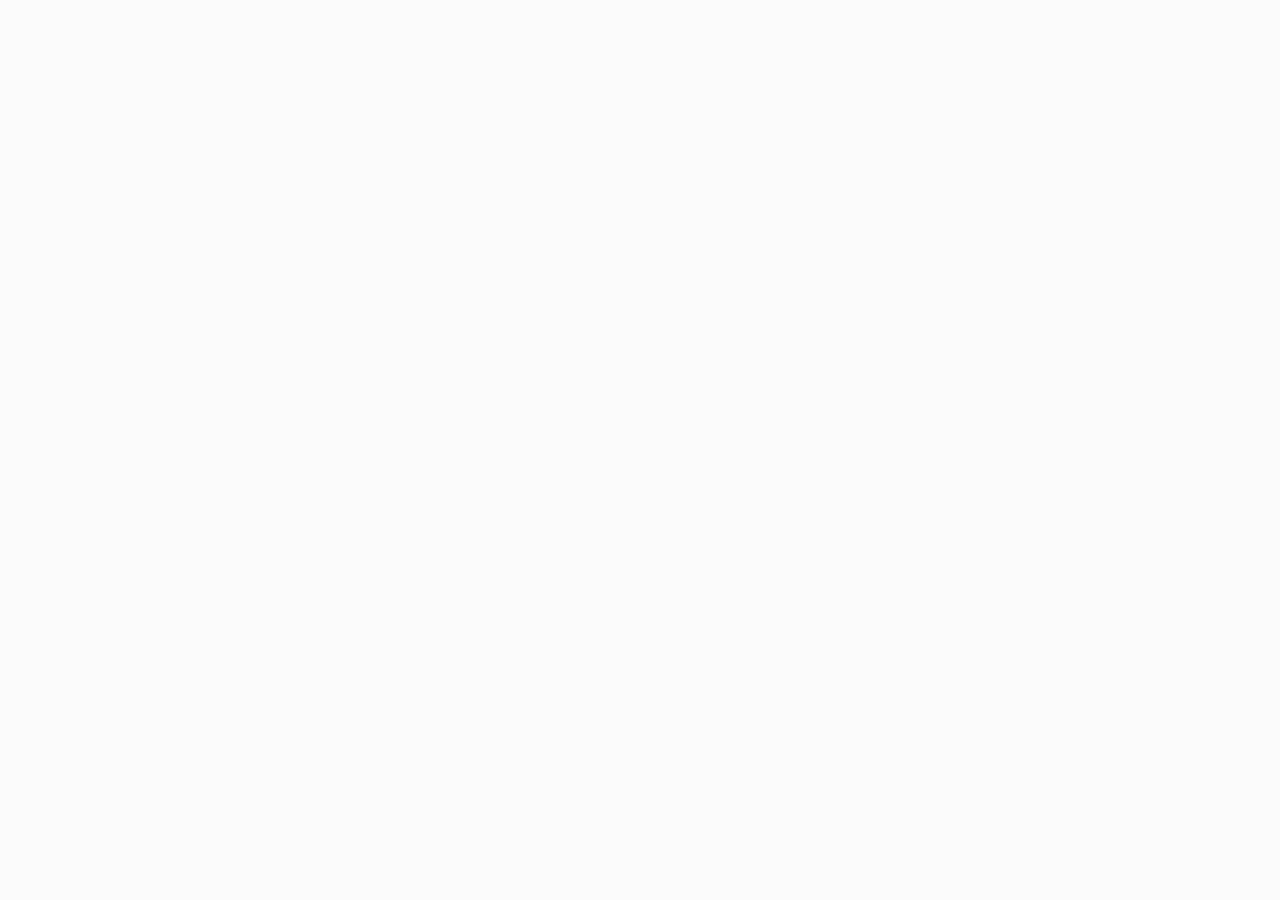
==== pages/batches.html @ 3ebb1a1b "feat(dashboard): add initial project structure and HTML files for student fee tracking" ====
<!DOCTYPE html>
<html lang="en">
<head>
    <meta charset="UTF-8">
    <meta name="viewport" content="width=device-width, initial-scale=1.0">
    <title>Batches - Student Fee Tracker</title>
    <link rel="stylesheet" href="../assets/css/style.css">
</head>
<body>
    <script src="../assets/js/batches.js"></script>
</body>
</html>
---- assets/css/style.css ----
:root {
    color-scheme: light;
    --navy: #172b4d;
    --blue: #2563eb;
    --page: #f8fafc;
    --surface: #ffffff;
    --green: #16a34a;
    --amber: #f59e0b;
    --red: #dc2626;
    --text: #1e293b;
    --muted: #64748b;
    --border: #e2e8f0;
    --sidebar-width: 258px;
    --radius-lg: 16px;
    --shadow-card: 0 2px 8px rgb(15 23 42 / 4%), 0 1px 2px rgb(15 23 42 / 3%);
    font-family: "DM Sans", -apple-system, BlinkMacSystemFont, "Segoe UI", sans-serif;
}

* {
    box-sizing: border-box;
}

html {
    min-width: 320px;
    background: var(--page);
}

body {
    min-width: 320px;
    margin: 0;
    color: var(--text);
    background: var(--page);
    font-family: inherit;
    font-size: 14px;
    -webkit-font-smoothing: antialiased;
}

button,
input {
    font: inherit;
}

button,
a {
    -webkit-tap-highlight-color: transparent;
}

a {
    color: inherit;
    text-decoration: none;
}

button:focus-visible,
a:focus-visible,
input:focus-visible {
    outline: 3px solid rgb(37 99 235 / 35%);
    outline-offset: 2px;
}

.app-shell {
    min-height: 100vh;
}

.sidebar {
    position: fixed;
    z-index: 20;
    inset: 0 auto 0 0;
    display: flex;
    width: var(--sidebar-width);
    flex-direction: column;
    padding: 27px 16px 18px;
    overflow-y: auto;
    color: #d7e1f1;
    background: var(--navy);
}

.brand {
    display: flex;
    align-items: center;
    gap: 12px;
    padding: 0 10px 30px;
    color: #fff;
}

.brand-mark {
    display: grid;
    width: 40px;
    height: 40px;
    flex: 0 0 40px;
    place-items: center;
    border: 1px solid rgb(255 255 255 / 14%);
    border-radius: 12px;
    background: rgb(255 255 255 / 9%);
    font-size: 20px;
}

.brand-copy,
.profile-copy,
.topbar-user-copy {
    display: grid;
    gap: 3px;
}

.brand-name {
    font-size: 17px;
    font-weight: 700;
    letter-spacing: -.3px;
    line-height: 1.1;
}

.brand-caption {
    color: #aab9d1;
    font-size: 10px;
    font-weight: 500;
    letter-spacing: .15px;
}

.sidebar-nav {
    display: grid;
    gap: 5px;
}

.nav-section-label {
    padding: 0 12px 10px;
    color: #8295b3;
    font-size: 10px;
    font-weight: 700;
    letter-spacing: 1.1px;
    text-transform: uppercase;
}

.sidebar .nav-link {
    display: flex;
    min-height: 44px;
    align-items: center;
    gap: 13px;
    padding: 0 12px;
    border-radius: 9px;
    color: #c5d0e1;
    font-size: 13px;
    font-weight: 500;
    transition: color .18s ease, background-color .18s ease, transform .18s ease;
}

.sidebar .nav-link i {
    width: 19px;
    color: #a9bad3;
    font-size: 17px;
    text-align: center;
}

.sidebar .nav-link:hover {
    transform: translateX(2px);
    color: #fff;
    background: rgb(255 255 255 / 7%);
}

.sidebar .nav-link:hover i,
.sidebar .nav-link.active i {
    color: #fff;
}

.sidebar .nav-link.active {
    color: #fff;
    background: #294265;
    box-shadow: inset 3px 0 #60a5fa;
}

.sidebar-bottom {
    display: grid;
    gap: 4px;
    margin-top: auto;
    padding-top: 30px;
}

.sidebar-profile {
    display: flex;
    align-items: center;
    gap: 10px;
    margin-top: 18px;
    padding: 14px 5px 0;
    border-top: 1px solid rgb(255 255 255 / 12%);
}

.avatar {
    display: grid;
    flex: 0 0 auto;
    place-items: center;
    border-radius: 50%;
    font-size: 11px;
    font-weight: 700;
}

.avatar-sidebar {
    width: 34px;
    height: 34px;
    border: 2px solid rgb(255 255 255 / 20%);
    color: #e0ecff;
    background: #365981;
}

.profile-name {
    color: inherit;
    font-size: 12px;
    font-weight: 600;
    white-space: nowrap;
}

.profile-role {
    color: #95a8c4;
    font-size: 10px;
}

.profile-menu-button {
    width: 30px;
    height: 30px;
    margin-left: auto;
    color: #aab9d1;
}

.main-content {
    min-height: 100vh;
    margin-left: var(--sidebar-width);
}

.topbar {
    position: sticky;
    z-index: 10;
    top: 0;
    display: flex;
    min-height: 82px;
    align-items: center;
    justify-content: space-between;
    padding: 12px clamp(22px, 3.2vw, 48px);
    border-bottom: 1px solid var(--border);
    background: rgb(255 255 255 / 94%);
    backdrop-filter: blur(12px);
}

.topbar-title .eyebrow {
    display: block;
    margin-bottom: 3px;
    color: #94a3b8;
    font-size: 9px;
    font-weight: 700;
    letter-spacing: 1.2px;
}

.topbar-title h1 {
    margin: 0;
    font-size: 20px;
    font-weight: 700;
    letter-spacing: -.5px;
}

.topbar-actions {
    display: flex;
    align-items: center;
    gap: 20px;
}

.search-box {
    display: flex;
    width: clamp(180px, 20vw, 265px);
    height: 39px;
    align-items: center;
    gap: 9px;
    padding: 0 10px;
    border: 1px solid var(--border);
    border-radius: 8px;
    color: #94a3b8;
    background: #fff;
}

.search-box i {
    font-size: 14px;
}

.search-box input {
    width: 100%;
    min-width: 0;
    padding: 0;
    border: 0;
    outline: 0;
    color: var(--text);
    background: transparent;
    font-size: 11px;
}

.search-box input::placeholder {
    color: #94a3b8;
}

.search-shortcut {
    flex: 0 0 auto;
    padding: 2px 5px;
    border: 1px solid var(--border);
    border-radius: 4px;
    color: #94a3b8;
    font-size: 9px;
}

.icon-button {
    position: relative;
    display: inline-grid;
    width: 36px;
    height: 36px;
    flex: 0 0 auto;
    place-items: center;
    padding: 0;
    border: 0;
    border-radius: 9px;
    color: #64748b;
    background: transparent;
    cursor: pointer;
    transition: color .18s ease, background-color .18s ease;
}

.icon-button:hover {
    color: var(--blue);
    background: #eff6ff;
}

.notification-button {
    font-size: 18px;
}

.notification-dot {
    position: absolute;
    top: 7px;
    right: 7px;
    width: 7px;
    height: 7px;
    border: 1px solid #fff;
    border-radius: 50%;
    background: var(--red);
}

.topbar-divider {
    width: 1px;
    height: 34px;
    background: var(--border);
}

.topbar-user {
    display: flex;
    align-items: center;
    gap: 9px;
}

.avatar-header {
    width: 35px;
    height: 35px;
    color: #244c86;
    background: #dceaff;
}

.topbar-user .profile-name {
    color: var(--text);
}

.topbar-user .profile-role {
    color: var(--muted);
}

.user-chevron {
    margin-left: 2px;
    color: #94a3b8;
    font-size: 10px;
}

.menu-toggle,
.sidebar-backdrop {
    display: none;
}

@media (max-width: 1100px) {
    :root {
        --sidebar-width: 232px;
    }

    .topbar-actions {
        gap: 14px;
    }
}

@media (max-width: 900px) {
    .sidebar {
        z-index: 40;
        width: min(290px, calc(100vw - 54px));
        transform: translateX(-105%);
        transition: transform .24s ease;
    }

    body.sidebar-open {
        overflow: hidden;
    }

    body.sidebar-open .sidebar {
        transform: translateX(0);
    }

    .sidebar-backdrop {
        position: fixed;
        z-index: 30;
        inset: 0;
        display: block;
        visibility: hidden;
        background: rgb(15 23 42 / 44%);
        opacity: 0;
        transition: opacity .24s ease, visibility .24s ease;
    }

    body.sidebar-open .sidebar-backdrop {
        visibility: visible;
        opacity: 1;
    }

    .main-content {
        margin-left: 0;
    }

    .topbar {
        min-height: 72px;
        justify-content: flex-start;
        gap: 12px;
        padding: 10px 18px;
    }

    .menu-toggle {
        display: inline-grid;
        color: var(--text);
        font-size: 22px;
    }

    .topbar-title .eyebrow {
        display: none;
    }

    .topbar-title h1 {
        font-size: 18px;
    }

    .topbar-actions {
        gap: 9px;
        margin-left: auto;
    }

    .search-box {
        width: 38px;
        justify-content: center;
        padding: 0;
        border-color: transparent;
        background: #f1f5f9;
    }

    .search-box input,
    .search-shortcut,
    .topbar-divider,
    .topbar-user-copy,
    .user-chevron {
        display: none;
    }

    .topbar-user {
        margin-left: 0;
    }

    .topbar-user .avatar-header {
        width: 33px;
        height: 33px;
    }
}
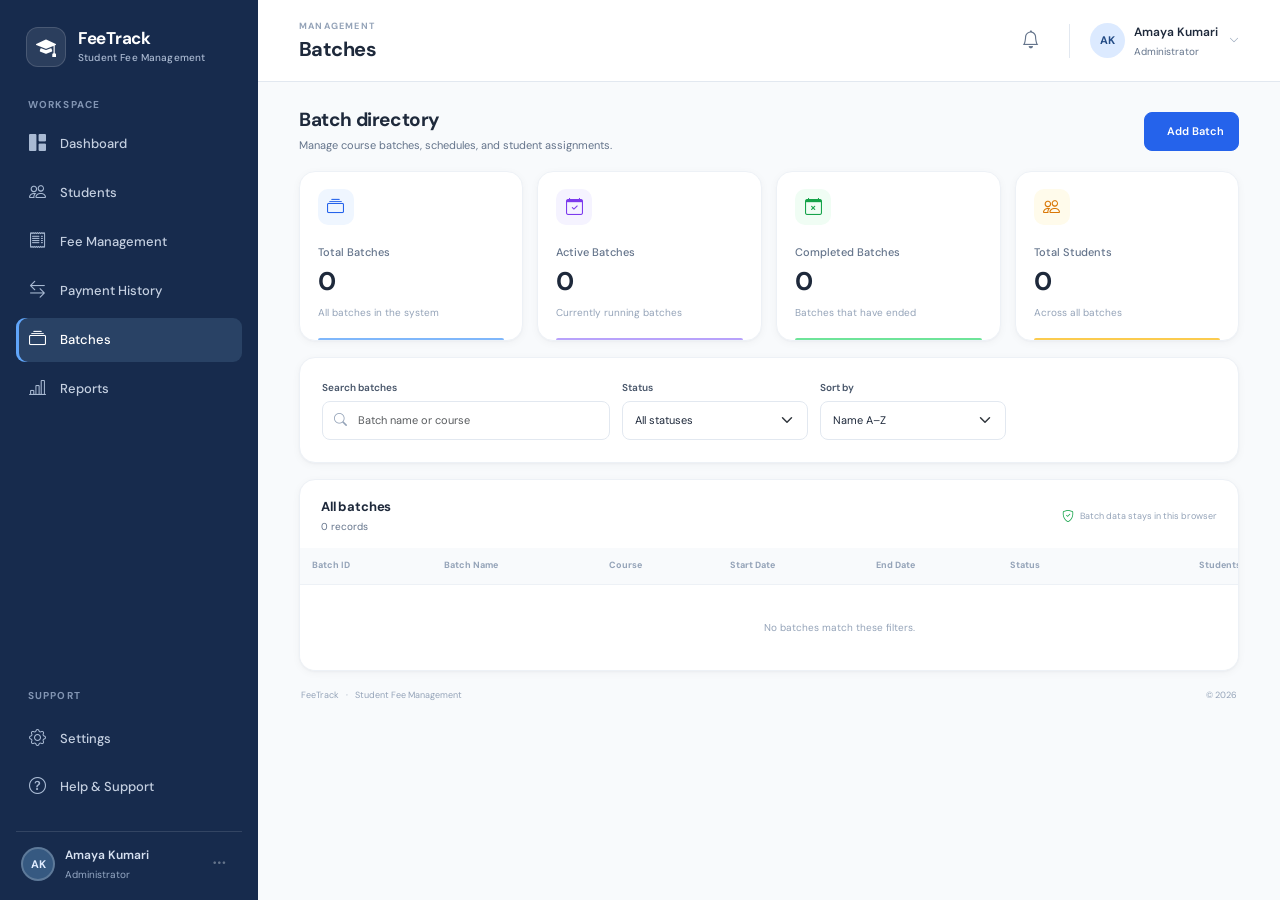
==== commit f58f9cf8: "feat(batches): implement batch management" ====
--- a/pages/batches.html
+++ b/pages/batches.html
@@ -3,10 +3,206 @@
 <head>
     <meta charset="UTF-8">
     <meta name="viewport" content="width=device-width, initial-scale=1.0">
-    <title>Batches - Student Fee Tracker</title>
+    <meta name="theme-color" content="#172b4d">
+    <title>Batches | FeeTrack</title>
+    <link rel="preconnect" href="https://fonts.googleapis.com">
+    <link rel="preconnect" href="https://fonts.gstatic.com" crossorigin>
+    <link href="https://fonts.googleapis.com/css2?family=DM+Sans:wght@400;500;600;700&display=swap" rel="stylesheet">
+    <link href="https://cdn.jsdelivr.net/npm/bootstrap@5.3.3/dist/css/bootstrap.min.css" rel="stylesheet">
+    <link href="https://cdn.jsdelivr.net/npm/bootstrap-icons@1.11.3/font/bootstrap-icons.min.css" rel="stylesheet">
     <link rel="stylesheet" href="../assets/css/style.css">
+    <link rel="stylesheet" href="../assets/css/components.css">
+    <link rel="stylesheet" href="../assets/css/dashboard.css">
 </head>
 <body>
+    <div class="app-shell">
+        <div class="sidebar-backdrop" data-sidebar-close></div>
+        <aside class="sidebar" id="app-sidebar" aria-label="Main navigation">
+            <a class="brand" href="../index.html" aria-label="FeeTrack dashboard">
+                <span class="brand-mark"><i class="bi bi-mortarboard-fill" aria-hidden="true"></i></span>
+                <span class="brand-copy">
+                    <span class="brand-name">FeeTrack</span>
+                    <span class="brand-caption">Student Fee Management</span>
+                </span>
+            </a>
+            <div class="nav-section-label">Workspace</div>
+            <nav class="sidebar-nav">
+                <a class="nav-link" href="../index.html"><i class="bi bi-grid-1x2-fill" aria-hidden="true"></i><span>Dashboard</span></a>
+                <a class="nav-link" href="students.html"><i class="bi bi-people" aria-hidden="true"></i><span>Students</span></a>
+                <a class="nav-link" href="fees.html"><i class="bi bi-receipt" aria-hidden="true"></i><span>Fee Management</span></a>
+                <a class="nav-link" href="payments.html"><i class="bi bi-arrow-left-right" aria-hidden="true"></i><span>Payment History</span></a>
+                <a class="nav-link active" href="batches.html" aria-current="page"><i class="bi bi-collection" aria-hidden="true"></i><span>Batches</span></a>
+                <a class="nav-link" href="reports.html"><i class="bi bi-bar-chart-line" aria-hidden="true"></i><span>Reports</span></a>
+            </nav>
+            <div class="sidebar-bottom">
+                <div class="nav-section-label">Support</div>
+                <a class="nav-link" href="#settings"><i class="bi bi-gear" aria-hidden="true"></i><span>Settings</span></a>
+                <a class="nav-link" href="#support"><i class="bi bi-question-circle" aria-hidden="true"></i><span>Help &amp; Support</span></a>
+                <div class="sidebar-profile">
+                    <div class="avatar avatar-sidebar" aria-hidden="true">AK</div>
+                    <div class="profile-copy"><span class="profile-name">Amaya Kumari</span><span class="profile-role">Administrator</span></div>
+                    <button class="icon-button profile-menu-button" type="button" aria-label="Profile menu placeholder"><i class="bi bi-three-dots" aria-hidden="true"></i></button>
+                </div>
+            </div>
+        </aside>
+
+        <main class="main-content">
+            <header class="topbar">
+                <button class="icon-button menu-toggle" type="button" aria-label="Open navigation" aria-controls="app-sidebar" aria-expanded="false" data-sidebar-toggle>
+                    <i class="bi bi-list" aria-hidden="true"></i>
+                </button>
+                <div class="topbar-title">
+                    <span class="eyebrow">MANAGEMENT</span>
+                    <h1>Batches</h1>
+                </div>
+                <div class="topbar-actions">
+                    <button class="icon-button notification-button" type="button" aria-label="Notifications placeholder"><i class="bi bi-bell" aria-hidden="true"></i></button>
+                    <div class="topbar-divider" aria-hidden="true"></div>
+                    <div class="topbar-user">
+                        <div class="avatar avatar-header" aria-hidden="true">AK</div>
+                        <div class="topbar-user-copy"><span class="profile-name">Amaya Kumari</span><span class="profile-role">Administrator</span></div>
+                        <i class="bi bi-chevron-down user-chevron" aria-hidden="true"></i>
+                    </div>
+                </div>
+            </header>
+
+            <div class="dashboard-content student-page" data-batches-page>
+                <section class="student-page-intro">
+                    <div>
+                        <h2>Batch directory</h2>
+                        <p>Manage course batches, schedules, and student assignments.</p>
+                    </div>
+                    <button class="btn btn-primary student-primary-button" type="button" data-open-batch-form>
+                        <i class="bi bi-collection-plus" aria-hidden="true"></i> Add Batch
+                    </button>
+                </section>
+
+                <div class="student-notice" role="status" aria-live="polite" data-batch-notice hidden></div>
+
+                <section class="summary-grid student-summary-grid" aria-label="Batch summary">
+                    <article class="summary-card">
+                        <div class="summary-card-top"><span class="summary-icon icon-blue"><i class="bi bi-collection" aria-hidden="true"></i></span></div>
+                        <p class="metric-label">Total Batches</p><div class="metric-value" data-summary-total>0</div>
+                        <p class="metric-caption">All batches in the system</p><div class="card-accent accent-blue" aria-hidden="true"></div>
+                    </article>
+                    <article class="summary-card">
+                        <div class="summary-card-top"><span class="summary-icon icon-violet"><i class="bi bi-calendar-check" aria-hidden="true"></i></span></div>
+                        <p class="metric-label">Active Batches</p><div class="metric-value" data-summary-active>0</div>
+                        <p class="metric-caption">Currently running batches</p><div class="card-accent accent-violet" aria-hidden="true"></div>
+                    </article>
+                    <article class="summary-card">
+                        <div class="summary-card-top"><span class="summary-icon icon-green"><i class="bi bi-calendar-x" aria-hidden="true"></i></span></div>
+                        <p class="metric-label">Completed Batches</p><div class="metric-value" data-summary-completed>0</div>
+                        <p class="metric-caption">Batches that have ended</p><div class="card-accent accent-green" aria-hidden="true"></div>
+                    </article>
+                    <article class="summary-card">
+                        <div class="summary-card-top"><span class="summary-icon icon-amber"><i class="bi bi-people" aria-hidden="true"></i></span></div>
+                        <p class="metric-label">Total Students</p><div class="metric-value" data-summary-students>0</div>
+                        <p class="metric-caption">Across all batches</p><div class="card-accent accent-amber" aria-hidden="true"></div>
+                    </article>
+                </section>
+
+                <section class="panel student-filter-panel" aria-label="Search and filter batches">
+                    <div class="student-filter-grid">
+                        <label class="student-field student-search-field">
+                            <span>Search batches</span>
+                            <span class="student-input-wrap"><i class="bi bi-search" aria-hidden="true"></i><input class="form-control" type="search" placeholder="Batch name or course" data-batch-search></span>
+                        </label>
+                        <label class="student-field">
+                            <span>Status</span>
+                            <select class="form-select" data-batch-status-filter>
+                                <option value="">All statuses</option>
+                                <option value="active">Active</option>
+                                <option value="completed">Completed</option>
+                            </select>
+                        </label>
+                        <label class="student-field">
+                            <span>Sort by</span>
+                            <select class="form-select" data-batch-sort>
+                                <option value="name-asc">Name A–Z</option>
+                                <option value="name-desc">Name Z–A</option>
+                                <option value="start-desc">Newest start date</option>
+                                <option value="start-asc">Oldest start date</option>
+                                <option value="students-desc">Most students</option>
+                            </select>
+                        </label>
+                    </div>
+                </section>
+
+                <section class="panel student-table-panel" aria-labelledby="batch-table-title">
+                    <div class="panel-heading student-table-heading">
+                        <div>
+                            <h3 id="batch-table-title">All batches</h3>
+                            <p><span data-result-count>0</span> records</p>
+                        </div>
+                        <span class="student-table-caption"><i class="bi bi-shield-check" aria-hidden="true"></i> Batch data stays in this browser</span>
+                    </div>
+                    <div class="table-responsive student-table-scroll">
+                        <table class="table table-hover align-middle student-table">
+                            <thead>
+                                <tr>
+                                    <th scope="col">Batch ID</th>
+                                    <th scope="col">Batch Name</th>
+                                    <th scope="col">Course</th>
+                                    <th scope="col">Start Date</th>
+                                    <th scope="col">End Date</th>
+                                    <th scope="col">Status</th>
+                                    <th scope="col" class="text-end">Students</th>
+                                    <th scope="col" class="text-end">Actions</th>
+                                </tr>
+                            </thead>
+                            <tbody data-batch-rows></tbody>
+                        </table>
+                    </div>
+                </section>
+                <footer class="page-footer">FeeTrack <span aria-hidden="true">·</span> Student Fee Management <span class="footer-year">© 2026</span></footer>
+            </div>
+        </main>
+    </div>
+
+    <dialog class="student-dialog" data-batch-dialog aria-labelledby="batch-form-title">
+        <form class="student-dialog-content" data-batch-form novalidate>
+            <div class="student-dialog-header">
+                <div>
+                    <span class="eyebrow">BATCH PROFILE</span>
+                    <h2 id="batch-form-title" data-form-title>Add Batch</h2>
+                    <p>Enter the batch name, course, and schedule details.</p>
+                </div>
+                <button class="icon-button" type="button" aria-label="Close form" data-close-batch-form><i class="bi bi-x-lg" aria-hidden="true"></i></button>
+            </div>
+            <div class="student-form-message" role="alert" data-form-message hidden></div>
+            <div class="student-form-grid">
+                <label class="student-field student-field-wide">
+                    <span>Batch Name <b aria-hidden="true">*</b></span>
+                    <input class="form-control" name="batchName" type="text" maxlength="120" autocomplete="off" required>
+                </label>
+                <label class="student-field student-field-wide">
+                    <span>Course Name <b aria-hidden="true">*</b></span>
+                    <input class="form-control" name="courseName" type="text" maxlength="120" autocomplete="off" required>
+                </label>
+                <label class="student-field student-field-wide">
+                    <span>Description</span>
+                    <textarea class="form-control" name="description" rows="3" maxlength="2000" autocomplete="off"></textarea>
+                    <small>Optional description of the batch</small>
+                </label>
+                <label class="student-field">
+                    <span>Start Date <b aria-hidden="true">*</b></span>
+                    <input class="form-control" name="startDate" type="date" required>
+                </label>
+                <label class="student-field">
+                    <span>End Date <b aria-hidden="true">*</b></span>
+                    <input class="form-control" name="endDate" type="date" required>
+                    <small>Must be on or after start date</small>
+                </label>
+            </div>
+            <div class="student-dialog-footer">
+                <button class="btn btn-light" type="button" data-close-batch-form>Cancel</button>
+                <button class="btn btn-primary student-primary-button" type="submit" data-save-batch><i class="bi bi-check2" aria-hidden="true"></i> Save Batch</button>
+            </div>
+        </form>
+    </dialog>
+
+    <script src="../assets/js/storage.js"></script>
     <script src="../assets/js/batches.js"></script>
 </body>
-</html>
+</html>
--- a/assets/css/components.css
+++ b/assets/css/components.css
@@ -0,0 +1,1046 @@
+.panel,
+.summary-card {
+    border: 1px solid #edf1f6;
+    border-radius: var(--radius-lg);
+    background: var(--surface);
+    box-shadow: var(--shadow-card);
+}
+
+.panel {
+    min-width: 0;
+    padding: 22px;
+}
+
+.panel-heading {
+    display: flex;
+    min-width: 0;
+    align-items: flex-start;
+    justify-content: space-between;
+    gap: 12px;
+}
+
+.panel-heading h3,
+.quick-actions h3 {
+    margin: 0;
+    color: var(--text);
+    font-size: 14px;
+    font-weight: 700;
+    letter-spacing: -.15px;
+}
+
+.panel-heading p,
+.quick-actions p {
+    margin: 5px 0 0;
+    color: var(--muted);
+    font-size: 11px;
+}
+
+.text-link {
+    display: inline-flex;
+    flex: 0 0 auto;
+    align-items: center;
+    gap: 7px;
+    padding-top: 2px;
+    color: var(--blue);
+    font-size: 11px;
+    font-weight: 600;
+    transition: color .18s ease, gap .18s ease;
+}
+
+.text-link:hover {
+    gap: 10px;
+    color: #1d4ed8;
+}
+
+.select-button {
+    display: inline-flex;
+    min-height: 32px;
+    align-items: center;
+    gap: 9px;
+    padding: 0 10px;
+    border: 1px solid var(--border);
+    border-radius: 7px;
+    color: #475569;
+    background: #fff;
+    font-size: 10px;
+    font-weight: 600;
+}
+
+.select-button i {
+    color: #94a3b8;
+    font-size: 9px;
+}
+
+.more-button {
+    width: 30px;
+    height: 30px;
+    margin-top: -5px;
+    color: #94a3b8;
+    font-size: 17px;
+}
+
+.summary-card {
+    position: relative;
+    min-width: 0;
+    padding: 17px 18px 20px;
+    overflow: hidden;
+    transition: transform .2s ease, box-shadow .2s ease;
+}
+
+.summary-card:hover {
+    transform: translateY(-2px);
+    box-shadow: 0 8px 20px rgb(15 23 42 / 7%);
+}
+
+.summary-card-top {
+    display: flex;
+    align-items: center;
+    justify-content: space-between;
+    margin-bottom: 19px;
+}
+
+.summary-icon {
+    display: grid;
+    width: 36px;
+    height: 36px;
+    place-items: center;
+    border-radius: 10px;
+    font-size: 17px;
+}
+
+.icon-blue {
+    color: #2563eb;
+    background: #eff6ff;
+}
+
+.icon-violet {
+    color: #7c3aed;
+    background: #f5f3ff;
+}
+
+.icon-green {
+    color: #16a34a;
+    background: #f0fdf4;
+}
+
+.icon-amber {
+    color: #d97706;
+    background: #fffbeb;
+}
+
+.trend {
+    display: inline-flex;
+    align-items: center;
+    gap: 2px;
+    white-space: nowrap;
+    font-size: 10px;
+    font-weight: 700;
+}
+
+.trend-positive {
+    color: var(--green);
+}
+
+.trend-warning {
+    color: #d97706;
+}
+
+.metric-period {
+    padding: 5px 8px;
+    border-radius: 20px;
+    color: #64748b;
+    background: #f1f5f9;
+    font-size: 9px;
+    font-weight: 600;
+}
+
+.metric-label {
+    margin: 0 0 5px;
+    color: var(--muted);
+    font-size: 11px;
+    font-weight: 500;
+}
+
+.metric-value {
+    color: var(--text);
+    font-size: clamp(23px, 2vw, 29px);
+    font-weight: 700;
+    letter-spacing: -1px;
+    line-height: 1.25;
+}
+
+.currency-value {
+    font-size: clamp(21px, 1.9vw, 27px);
+    letter-spacing: -.8px;
+}
+
+.metric-caption {
+    margin: 7px 0 0;
+    color: #94a3b8;
+    font-size: 10px;
+}
+
+.card-accent {
+    position: absolute;
+    right: 18px;
+    bottom: 0;
+    left: 18px;
+    height: 2px;
+    border-radius: 3px 3px 0 0;
+    opacity: .8;
+}
+
+.accent-blue {
+    background: #60a5fa;
+}
+
+.accent-violet {
+    background: #a78bfa;
+}
+
+.accent-green {
+    background: #4ade80;
+}
+
+.accent-amber {
+    background: #fbbf24;
+}
+
+.status-badge {
+    display: inline-flex;
+    min-width: 57px;
+    justify-content: center;
+    padding: 5px 8px;
+    border-radius: 20px;
+    font-size: 9px;
+    font-weight: 700;
+}
+
+.status-paid {
+    color: #15803d;
+    background: #f0fdf4;
+}
+
+.status-partial {
+    color: #b45309;
+    background: #fffbeb;
+}
+
+.status-pending {
+    color: #b91c1c;
+    background: #fef2f2;
+}
+
+.status-deleted {
+    color: #475569;
+    background: #f1f5f9;
+}
+
+.status-active {
+    color: #15803d;
+    background: #f0fdf4;
+}
+
+.status-completed {
+    color: #475569;
+    background: #f1f5f9;
+}
+
+.student-avatar {
+    display: grid;
+    width: 32px;
+    height: 32px;
+    flex: 0 0 32px;
+    place-items: center;
+    border-radius: 50%;
+    font-size: 9px;
+    font-weight: 700;
+}
+
+.avatar-peach {
+    color: #aa573a;
+    background: #ffebe2;
+}
+
+.avatar-lilac {
+    color: #6543a4;
+    background: #eee7ff;
+}
+
+.avatar-mint {
+    color: #217858;
+    background: #ddf7ea;
+}
+
+.avatar-blue {
+    color: #315d9d;
+    background: #e2edff;
+}
+
+.avatar-yellow {
+    color: #9a6b0b;
+    background: #fff3cc;
+}
+
+.avatar-pink {
+    color: #a04469;
+    background: #ffe4ef;
+}
+
+.quick-actions {
+    display: flex;
+    align-items: center;
+    justify-content: space-between;
+    gap: 24px;
+    padding: 17px 20px;
+    border: 1px solid #e8edf5;
+    border-radius: var(--radius-lg);
+    background: #fff;
+    box-shadow: var(--shadow-card);
+}
+
+.quick-actions-intro {
+    display: flex;
+    align-items: center;
+    gap: 12px;
+}
+
+.quick-action-spark {
+    display: grid;
+    width: 38px;
+    height: 38px;
+    flex: 0 0 38px;
+    place-items: center;
+    border-radius: 11px;
+    color: #2563eb;
+    background: #eff6ff;
+    font-size: 17px;
+}
+
+.quick-actions h3 {
+    font-size: 12px;
+}
+
+.quick-actions p {
+    margin-top: 4px;
+    font-size: 10px;
+}
+
+.quick-action-buttons {
+    display: flex;
+    flex-wrap: wrap;
+    justify-content: flex-end;
+    gap: 8px;
+}
+
+.action-button {
+    display: inline-flex;
+    min-height: 36px;
+    align-items: center;
+    gap: 8px;
+    padding: 0 11px;
+    border: 1px solid var(--border);
+    border-radius: 8px;
+    color: #334155;
+    background: #fff;
+    font-size: 10px;
+    font-weight: 600;
+    transition: border-color .18s ease, background-color .18s ease, color .18s ease;
+}
+
+.action-button:hover {
+    border-color: #bfdbfe;
+    color: var(--blue);
+    background: #f8fbff;
+}
+
+.action-button > i {
+    color: var(--blue);
+    font-size: 14px;
+}
+
+.coming-soon {
+    padding: 2px 5px;
+    border-radius: 4px;
+    color: #64748b;
+    background: #f1f5f9;
+    font-size: 8px;
+    font-weight: 600;
+}
+
+@media (max-width: 575.98px) {
+    .panel {
+        padding: 17px 15px;
+    }
+
+    .quick-actions {
+        align-items: stretch;
+        flex-direction: column;
+        gap: 15px;
+        padding: 16px;
+    }
+
+    .quick-action-buttons {
+        display: grid;
+        grid-template-columns: 1fr;
+    }
+
+    .action-button {
+        justify-content: flex-start;
+    }
+}
+
+.student-page [hidden],
+.student-dialog [hidden] {
+    display: none !important;
+}
+
+.student-page-intro,
+.student-detail-toolbar {
+    display: flex;
+    align-items: center;
+    justify-content: space-between;
+    gap: 18px;
+    margin-bottom: 18px;
+}
+
+.student-page-intro h2 {
+    margin: 0;
+    color: var(--text);
+    font-size: 19px;
+    font-weight: 700;
+    letter-spacing: -.4px;
+}
+
+.student-page-intro p {
+    margin: 5px 0 0;
+    color: var(--muted);
+    font-size: 11px;
+}
+
+.student-primary-button {
+    display: inline-flex;
+    min-height: 39px;
+    align-items: center;
+    justify-content: center;
+    gap: 8px;
+    padding: 0 14px;
+    border-color: var(--blue);
+    border-radius: 8px;
+    color: #fff;
+    background: var(--blue);
+    font-size: 11px;
+    font-weight: 600;
+    white-space: nowrap;
+}
+
+.student-primary-button:hover,
+.student-primary-button:focus {
+    border-color: #1d4ed8;
+    color: #fff;
+    background: #1d4ed8;
+}
+
+.student-notice,
+.student-form-message {
+    margin-bottom: 16px;
+    padding: 11px 13px;
+    border: 1px solid #bfdbfe;
+    border-radius: 9px;
+    color: #1e40af;
+    background: #eff6ff;
+    font-size: 11px;
+}
+
+.student-notice.is-error,
+.student-form-message.is-error {
+    border-color: #fecaca;
+    color: #991b1b;
+    background: #fef2f2;
+}
+
+.student-notice.is-success {
+    border-color: #bbf7d0;
+    color: #166534;
+    background: #f0fdf4;
+}
+
+.student-summary-grid {
+    margin-bottom: 16px;
+}
+
+.student-summary-grid .metric-value,
+.student-fee-summary .metric-value {
+    overflow-wrap: anywhere;
+}
+
+.student-summary-grid .currency-value,
+.student-fee-summary .currency-value {
+    font-size: clamp(18px, 1.65vw, 24px);
+}
+
+.student-filter-panel {
+    margin-bottom: 16px;
+}
+
+.student-filter-grid {
+    display: grid;
+    grid-template-columns: minmax(210px, 1.55fr) repeat(3, minmax(135px, 1fr)) auto;
+    align-items: end;
+    gap: 12px;
+}
+
+.student-field {
+    display: grid;
+    min-width: 0;
+    gap: 6px;
+    color: #475569;
+    font-size: 10px;
+    font-weight: 600;
+}
+
+.student-field > span:first-child,
+.student-field > span {
+    display: block;
+}
+
+.student-field b {
+    color: var(--red);
+    font-weight: 600;
+}
+
+.student-field .form-control,
+.student-field .form-select {
+    min-height: 39px;
+    border-color: var(--border);
+    border-radius: 8px;
+    color: var(--text);
+    font-family: inherit;
+    font-size: 11px;
+    box-shadow: none;
+}
+
+.student-field textarea.form-control {
+    min-height: 72px;
+    resize: vertical;
+}
+
+.student-field .form-control:focus,
+.student-field .form-select:focus {
+    border-color: #93c5fd;
+    box-shadow: 0 0 0 3px rgb(37 99 235 / 10%);
+}
+
+.student-field small {
+    color: #94a3b8;
+    font-size: 9px;
+    font-weight: 400;
+}
+
+.student-input-wrap {
+    position: relative;
+    display: flex !important;
+    align-items: center;
+}
+
+.student-input-wrap > i {
+    position: absolute;
+    left: 12px;
+    z-index: 1;
+    color: #94a3b8;
+    font-size: 13px;
+}
+
+.student-input-wrap input {
+    padding-left: 35px;
+}
+
+.student-archive-toggle {
+    display: inline-flex;
+    min-height: 39px;
+    align-items: center;
+    gap: 7px;
+    color: #475569;
+    font-size: 10px;
+    font-weight: 600;
+    white-space: nowrap;
+}
+
+.student-archive-toggle .form-check-input {
+    margin: 0;
+    border-color: #cbd5e1;
+    cursor: pointer;
+}
+
+.student-batch-hint {
+    margin-top: 12px;
+    color: #92400e;
+    font-size: 10px;
+}
+
+.student-table-panel {
+    padding: 0;
+    overflow: hidden;
+}
+
+.student-table-heading {
+    align-items: center;
+    padding: 19px 21px 14px;
+}
+
+.student-table-heading h3 {
+    font-size: 13px;
+}
+
+.student-table-heading p {
+    font-size: 10px;
+}
+
+.student-table-caption {
+    display: inline-flex;
+    align-items: center;
+    gap: 6px;
+    color: #94a3b8;
+    font-size: 9px;
+}
+
+.student-table-caption i {
+    color: var(--green);
+    font-size: 12px;
+}
+
+.student-table-scroll {
+    scrollbar-color: #cbd5e1 transparent;
+    scrollbar-width: thin;
+}
+
+.student-table {
+    min-width: 1080px;
+    margin: 0;
+}
+
+.student-table thead th,
+.student-history-table thead th {
+    padding: 11px 12px;
+    border-bottom: 1px solid #edf1f6;
+    color: #94a3b8;
+    background: #f8fafc;
+    font-size: 9px;
+    font-weight: 700;
+    white-space: nowrap;
+}
+
+.student-table tbody td,
+.student-history-table tbody td {
+    padding: 12px;
+    border-color: #f1f5f9;
+    color: #64748b;
+    font-size: 10px;
+    vertical-align: middle;
+}
+
+.student-table tbody tr:last-child td,
+.student-history-table tbody tr:last-child td {
+    border-bottom: 0;
+}
+
+.student-table .student-name-cell {
+    color: #334155;
+    font-weight: 600;
+}
+
+.student-table .student-id-cell {
+    color: #94a3b8;
+    font-size: 9px;
+}
+
+.student-table .student-fee-cell {
+    color: #334155;
+    font-weight: 600;
+    white-space: nowrap;
+}
+
+.student-table .student-row-actions {
+    display: flex;
+    justify-content: flex-end;
+    gap: 4px;
+}
+
+.student-row-action {
+    width: 31px;
+    height: 31px;
+    color: #64748b;
+}
+
+.student-row-action:hover {
+    color: var(--blue);
+}
+
+.student-row-action.is-danger:hover {
+    color: var(--red);
+    background: #fef2f2;
+}
+
+.student-row-action.is-restore:hover {
+    color: var(--green);
+    background: #f0fdf4;
+}
+
+.student-table-empty {
+    padding: 35px 16px !important;
+    color: #94a3b8 !important;
+    text-align: center;
+}
+
+.student-detail-toolbar {
+    margin-bottom: 17px;
+}
+
+.student-detail-toolbar .text-link {
+    font-size: 11px;
+}
+
+.student-detail-actions {
+    display: flex;
+    flex-wrap: wrap;
+    justify-content: flex-end;
+    gap: 8px;
+}
+
+.student-detail-actions .btn {
+    min-height: 36px;
+    border-radius: 8px;
+    font-size: 10px;
+    font-weight: 600;
+}
+
+.student-profile-panel {
+    margin-bottom: 16px;
+    padding: 21px;
+}
+
+.student-profile-heading {
+    display: flex;
+    align-items: center;
+    gap: 13px;
+    padding-bottom: 19px;
+    border-bottom: 1px solid #f1f5f9;
+}
+
+.student-profile-avatar {
+    width: 46px;
+    height: 46px;
+    flex-basis: 46px;
+    color: #315d9d;
+    background: #e2edff;
+    font-size: 12px;
+}
+
+.student-profile-title {
+    min-width: 0;
+    flex: 1;
+}
+
+.student-profile-title h2 {
+    margin: 0 0 4px;
+    color: var(--text);
+    font-size: 17px;
+    font-weight: 700;
+    overflow-wrap: anywhere;
+}
+
+.student-id-line {
+    color: #94a3b8;
+    font-size: 10px;
+}
+
+.student-profile-heading .status-badge {
+    font-size: 10px;
+}
+
+.student-info-grid {
+    display: grid;
+    grid-template-columns: repeat(3, minmax(0, 1fr));
+    gap: 19px 24px;
+    padding-top: 19px;
+}
+
+.student-info-item {
+    display: grid;
+    min-width: 0;
+    gap: 5px;
+}
+
+.student-info-item > span {
+    color: #94a3b8;
+    font-size: 9px;
+    font-weight: 600;
+}
+
+.student-info-item strong {
+    color: #334155;
+    font-size: 11px;
+    font-weight: 600;
+    overflow-wrap: anywhere;
+}
+
+.student-fee-summary {
+    display: grid;
+    grid-template-columns: repeat(3, minmax(0, 1fr));
+    gap: 14px;
+    margin-bottom: 16px;
+}
+
+.student-history-panel {
+    padding: 0;
+    overflow: hidden;
+}
+
+.student-history-table {
+    min-width: 650px;
+    margin: 0;
+}
+
+.student-history-table .payment-amount {
+    color: #334155;
+    font-weight: 700;
+    white-space: nowrap;
+}
+
+.student-empty-state {
+    display: grid;
+    justify-items: center;
+    padding: 42px 22px;
+    text-align: center;
+}
+
+.student-empty-icon {
+    display: grid;
+    width: 46px;
+    height: 46px;
+    place-items: center;
+    margin-bottom: 13px;
+    border-radius: 14px;
+    color: var(--blue);
+    background: #eff6ff;
+    font-size: 21px;
+}
+
+.student-empty-state h2 {
+    margin: 0;
+    color: var(--text);
+    font-size: 16px;
+    font-weight: 700;
+}
+
+.student-empty-state p {
+    max-width: 390px;
+    margin: 7px 0 16px;
+    color: var(--muted);
+    font-size: 11px;
+}
+
+.student-dialog {
+    width: min(680px, calc(100vw - 28px));
+    max-width: 680px;
+    max-height: min(800px, calc(100vh - 28px));
+    padding: 0;
+    border: 1px solid var(--border);
+    border-radius: 16px;
+    color: var(--text);
+    background: #fff;
+    box-shadow: 0 24px 70px rgb(15 23 42 / 20%);
+}
+
+.student-dialog::backdrop {
+    background: rgb(15 23 42 / 48%);
+    backdrop-filter: blur(2px);
+}
+
+.student-dialog-content {
+    padding: 22px;
+    overflow-y: auto;
+}
+
+.student-dialog-header {
+    display: flex;
+    align-items: flex-start;
+    justify-content: space-between;
+    gap: 15px;
+    margin-bottom: 18px;
+}
+
+.student-dialog-header .eyebrow {
+    color: #94a3b8;
+    font-size: 9px;
+    font-weight: 700;
+    letter-spacing: 1px;
+}
+
+.student-dialog-header h2 {
+    margin: 4px 0 0;
+    color: var(--text);
+    font-size: 18px;
+    font-weight: 700;
+}
+
+.student-dialog-header p {
+    margin: 5px 0 0;
+    color: var(--muted);
+    font-size: 10px;
+}
+
+.student-form-grid {
+    display: grid;
+    grid-template-columns: repeat(2, minmax(0, 1fr));
+    gap: 14px;
+}
+
+.student-field-wide {
+    grid-column: 1 / -1;
+}
+
+.student-installments {
+    min-width: 0;
+    margin: 0;
+    padding: 0;
+    border: 0;
+}
+
+.student-installments legend {
+    float: none;
+    width: auto;
+    margin-bottom: 7px;
+    color: #475569;
+    font-size: 10px;
+    font-weight: 600;
+}
+
+.student-installments legend small {
+    margin-left: 5px;
+}
+
+.student-installment-grid {
+    display: grid;
+    grid-template-columns: repeat(3, minmax(0, 1fr));
+    gap: 10px;
+}
+
+.student-dialog-footer {
+    display: flex;
+    justify-content: flex-end;
+    gap: 8px;
+    margin-top: 20px;
+    padding-top: 16px;
+    border-top: 1px solid #f1f5f9;
+}
+
+.student-dialog-footer .btn {
+    min-height: 38px;
+    border-radius: 8px;
+    font-size: 10px;
+    font-weight: 600;
+}
+
+@media (max-width: 1050px) {
+    .student-filter-grid {
+        grid-template-columns: repeat(2, minmax(0, 1fr));
+    }
+
+    .student-search-field {
+        grid-column: 1 / -1;
+    }
+
+    .student-archive-toggle {
+        grid-column: 1 / -1;
+    }
+}
+
+@media (max-width: 767.98px) {
+    .student-info-grid {
+        grid-template-columns: repeat(2, minmax(0, 1fr));
+    }
+}
+
+@media (max-width: 575.98px) {
+    .student-page-intro,
+    .student-detail-toolbar {
+        align-items: flex-start;
+    }
+
+    .student-page-intro {
+        flex-direction: column;
+        gap: 13px;
+    }
+
+    .student-page-intro .student-primary-button {
+        width: 100%;
+    }
+
+    .student-page-intro h2 {
+        font-size: 17px;
+    }
+
+    .student-filter-grid {
+        grid-template-columns: minmax(0, 1fr);
+        gap: 11px;
+    }
+
+    .student-search-field,
+    .student-archive-toggle {
+        grid-column: auto;
+    }
+
+    .student-table-heading {
+        align-items: flex-start;
+        flex-direction: column;
+        padding: 16px 15px 12px;
+    }
+
+    .student-profile-panel {
+        padding: 17px 15px;
+    }
+
+    .student-profile-heading {
+        gap: 10px;
+    }
+
+    .student-profile-title h2 {
+        font-size: 15px;
+    }
+
+    .student-info-grid {
+        gap: 15px 13px;
+    }
+
+    .student-fee-summary {
+        grid-template-columns: minmax(0, 1fr);
+        gap: 11px;
+    }
+
+    .student-detail-toolbar {
+        flex-direction: column;
+        gap: 12px;
+    }
+
+    .student-detail-actions {
+        justify-content: flex-start;
+    }
+
+    .student-form-grid {
+        grid-template-columns: minmax(0, 1fr);
+        gap: 12px;
+    }
+
+    .student-field-wide {
+        grid-column: auto;
+    }
+
+    .student-dialog-content {
+        padding: 17px 15px;
+    }
+
+    .student-installment-grid {
+        grid-template-columns: minmax(0, 1fr);
+    }
+}
--- a/assets/css/dashboard.css
+++ b/assets/css/dashboard.css
@@ -0,0 +1,592 @@
+.dashboard-content {
+    width: min(100%, 1540px);
+    margin: 0 auto;
+    padding: 27px clamp(22px, 3.2vw, 48px) 25px;
+}
+
+.welcome-row {
+    display: flex;
+    align-items: center;
+    justify-content: space-between;
+    gap: 20px;
+    margin-bottom: 22px;
+}
+
+.welcome-row h2 {
+    margin: 0;
+    color: var(--text);
+    font-size: 19px;
+    font-weight: 700;
+    letter-spacing: -.4px;
+}
+
+.welcome-row h2 span {
+    color: #f5ad27;
+    font-size: 15px;
+}
+
+.welcome-row p {
+    margin: 5px 0 0;
+    color: var(--muted);
+    font-size: 11px;
+}
+
+.date-pill {
+    display: inline-flex;
+    min-height: 34px;
+    flex: 0 0 auto;
+    align-items: center;
+    gap: 8px;
+    padding: 0 11px;
+    border: 1px solid var(--border);
+    border-radius: 8px;
+    color: #475569;
+    background: #fff;
+    font-size: 10px;
+    font-weight: 600;
+}
+
+.date-pill i {
+    color: #94a3b8;
+    font-size: 13px;
+}
+
+.summary-grid {
+    display: grid;
+    grid-template-columns: repeat(4, minmax(0, 1fr));
+    gap: 14px;
+    margin-bottom: 16px;
+}
+
+.analytics-grid {
+    display: grid;
+    grid-template-columns: minmax(0, 1.65fr) minmax(270px, .95fr);
+    gap: 16px;
+    margin-bottom: 16px;
+}
+
+.collection-panel,
+.status-panel,
+.payments-panel,
+.batch-panel,
+.registrations-panel,
+.progress-panel {
+    min-height: 0;
+}
+
+.chart-summary {
+    display: grid;
+    gap: 3px;
+    margin-top: 19px;
+}
+
+.chart-total {
+    display: flex;
+    align-items: center;
+    gap: 10px;
+    color: var(--text);
+    font-size: 19px;
+    font-weight: 700;
+    letter-spacing: -.5px;
+}
+
+.chart-total .trend {
+    font-size: 9px;
+    letter-spacing: 0;
+}
+
+.chart-total-caption {
+    color: #94a3b8;
+    font-size: 10px;
+}
+
+.collection-chart-wrap {
+    position: relative;
+    height: 214px;
+    margin-top: 13px;
+}
+
+.status-chart-wrap {
+    position: relative;
+    width: 170px;
+    height: 170px;
+    margin: 20px auto 16px;
+}
+
+.doughnut-center {
+    position: absolute;
+    inset: 0;
+    display: flex;
+    align-items: center;
+    justify-content: center;
+    flex-direction: column;
+    pointer-events: none;
+}
+
+.doughnut-center strong {
+    color: var(--text);
+    font-size: 20px;
+    font-weight: 700;
+    letter-spacing: -.6px;
+}
+
+.doughnut-center span {
+    margin-top: 1px;
+    color: #94a3b8;
+    font-size: 9px;
+}
+
+.status-legend {
+    display: grid;
+    gap: 10px;
+}
+
+.status-legend > div,
+.batch-list > div {
+    display: flex;
+    align-items: center;
+    justify-content: space-between;
+    gap: 12px;
+}
+
+.legend-label,
+.batch-list > div > span {
+    display: inline-flex;
+    align-items: center;
+    gap: 8px;
+    color: #64748b;
+    font-size: 10px;
+}
+
+.legend-dot {
+    display: inline-block;
+    width: 8px;
+    height: 8px;
+    flex: 0 0 8px;
+    border-radius: 50%;
+}
+
+.dot-paid {
+    background: #16a34a;
+}
+
+.dot-partial {
+    background: #f59e0b;
+}
+
+.dot-pending {
+    background: #dc2626;
+}
+
+.status-legend strong,
+.batch-list strong {
+    color: #334155;
+    font-size: 10px;
+    font-weight: 700;
+}
+
+.status-legend small,
+.batch-list small {
+    margin-left: 4px;
+    color: #94a3b8;
+    font-size: 9px;
+    font-weight: 500;
+}
+
+.lower-grid {
+    display: grid;
+    grid-template-columns: minmax(0, 1.65fr) minmax(270px, .95fr);
+    align-items: start;
+    gap: 16px;
+    margin-bottom: 16px;
+}
+
+.payments-panel {
+    padding-bottom: 7px;
+}
+
+.payments-heading {
+    padding: 0 0 14px;
+}
+
+.table-scroll {
+    width: 100%;
+    overflow-x: auto;
+    scrollbar-color: #cbd5e1 transparent;
+    scrollbar-width: thin;
+}
+
+.payments-table {
+    width: 100%;
+    min-width: 820px;
+    border-collapse: collapse;
+}
+
+.payments-table thead {
+    background: #f8fafc;
+}
+
+.payments-table th {
+    padding: 10px 12px;
+    color: #94a3b8;
+    font-size: 9px;
+    font-weight: 700;
+    text-align: left;
+    white-space: nowrap;
+}
+
+.payments-table th:first-child {
+    padding-left: 10px;
+}
+
+.payments-table td {
+    padding: 12px;
+    border-bottom: 1px solid #f1f5f9;
+    color: #64748b;
+    font-size: 10px;
+    white-space: nowrap;
+}
+
+.payments-table tbody tr:last-child td {
+    border-bottom: 0;
+}
+
+.payments-table tbody tr:hover {
+    background: #fafcff;
+}
+
+.student-cell {
+    display: flex;
+    align-items: center;
+    gap: 9px;
+}
+
+.student-cell strong {
+    color: #334155;
+    font-size: 10px;
+    font-weight: 600;
+}
+
+.student-id-cell {
+    color: #94a3b8;
+    font-size: 9px;
+}
+
+.amount-cell {
+    color: #334155 !important;
+    font-weight: 700;
+}
+
+.batch-chart-wrap {
+    position: relative;
+    height: 168px;
+    margin: 10px 0 13px;
+}
+
+.batch-list {
+    display: grid;
+    gap: 10px;
+    padding-top: 14px;
+    border-top: 1px solid #f1f5f9;
+}
+
+.batch-dot-blue {
+    background: #3b82f6;
+}
+
+.batch-dot-violet {
+    background: #8b5cf6;
+}
+
+.batch-dot-green {
+    background: #10b981;
+}
+
+.batch-dot-amber {
+    background: #f59e0b;
+}
+
+.batch-dot-rose {
+    background: #f472b6;
+}
+
+.bottom-grid {
+    display: grid;
+    grid-template-columns: minmax(0, 1.2fr) minmax(270px, .8fr);
+    gap: 16px;
+    margin-bottom: 16px;
+}
+
+.registration-list {
+    display: grid;
+    margin-top: 12px;
+}
+
+.registration-item {
+    display: flex;
+    min-width: 0;
+    align-items: center;
+    gap: 10px;
+    padding: 10px 0;
+    border-bottom: 1px solid #f1f5f9;
+}
+
+.registration-item:last-child {
+    padding-bottom: 0;
+    border-bottom: 0;
+}
+
+.registration-copy {
+    display: grid;
+    min-width: 0;
+    flex: 1;
+    gap: 3px;
+}
+
+.registration-copy strong {
+    overflow: hidden;
+    color: #334155;
+    font-size: 10px;
+    font-weight: 600;
+    text-overflow: ellipsis;
+    white-space: nowrap;
+}
+
+.registration-copy small {
+    color: #94a3b8;
+    font-size: 9px;
+}
+
+.registration-arrow {
+    color: #cbd5e1;
+    font-size: 12px;
+}
+
+.progress-icon {
+    display: grid;
+    width: 32px;
+    height: 32px;
+    place-items: center;
+    border-radius: 9px;
+    color: var(--blue);
+    background: #eff6ff;
+    font-size: 15px;
+}
+
+.progress-amount {
+    display: flex;
+    align-items: baseline;
+    gap: 6px;
+    margin-top: 24px;
+}
+
+.progress-amount strong {
+    color: var(--text);
+    font-size: 22px;
+    font-weight: 700;
+    letter-spacing: -.7px;
+}
+
+.progress-amount > span {
+    color: #94a3b8;
+    font-size: 10px;
+}
+
+.progress-track {
+    height: 8px;
+    margin-top: 13px;
+    overflow: hidden;
+    border-radius: 10px;
+    background: #eaf0f8;
+}
+
+.progress-fill {
+    display: block;
+    width: 67%;
+    height: 100%;
+    border-radius: inherit;
+    background: var(--blue);
+}
+
+.progress-foot {
+    display: flex;
+    justify-content: space-between;
+    gap: 10px;
+    margin-top: 8px;
+    color: #64748b;
+    font-size: 9px;
+    font-weight: 600;
+}
+
+.progress-note {
+    display: flex;
+    align-items: center;
+    gap: 7px;
+    margin-top: 18px;
+    padding: 9px 10px;
+    border-radius: 7px;
+    color: #2563eb;
+    background: #f5f9ff;
+    font-size: 9px;
+}
+
+.progress-note i {
+    font-size: 12px;
+}
+
+.quick-actions {
+    margin-top: 2px;
+}
+
+.page-footer {
+    display: flex;
+    align-items: center;
+    gap: 7px;
+    padding: 18px 2px 0;
+    color: #94a3b8;
+    font-size: 9px;
+}
+
+.footer-year {
+    margin-left: auto;
+}
+
+@media (max-width: 1150px) {
+    .summary-grid {
+        grid-template-columns: repeat(2, minmax(0, 1fr));
+    }
+
+    .analytics-grid,
+    .lower-grid {
+        grid-template-columns: minmax(0, 1.35fr) minmax(260px, .9fr);
+    }
+
+    .bottom-grid {
+        grid-template-columns: repeat(2, minmax(0, 1fr));
+    }
+}
+
+@media (max-width: 900px) {
+    .analytics-grid,
+    .lower-grid {
+        grid-template-columns: minmax(0, 1fr);
+    }
+
+    .status-panel {
+        display: grid;
+        grid-template-columns: minmax(0, 1fr) minmax(150px, .7fr);
+        align-items: center;
+        column-gap: 18px;
+    }
+
+    .status-panel .panel-heading {
+        grid-column: 1 / -1;
+    }
+
+    .status-chart-wrap {
+        margin: 16px auto;
+    }
+
+    .status-legend {
+        width: 100%;
+    }
+}
+
+@media (max-width: 767.98px) {
+    .dashboard-content {
+        padding: 22px 18px;
+    }
+}
+
+@media (max-width: 575.98px) {
+    .dashboard-content {
+        padding: 19px 14px 22px;
+    }
+
+    .welcome-row {
+        align-items: flex-start;
+        flex-direction: column;
+        gap: 13px;
+        margin-bottom: 17px;
+    }
+
+    .welcome-row h2 {
+        font-size: 17px;
+    }
+
+    .summary-grid {
+        grid-template-columns: minmax(0, 1fr);
+        gap: 11px;
+        margin-bottom: 13px;
+    }
+
+    .summary-card {
+        padding: 15px 16px 17px;
+    }
+
+    .summary-card-top {
+        margin-bottom: 12px;
+    }
+
+    .metric-value,
+    .currency-value {
+        font-size: 25px;
+    }
+
+    .analytics-grid,
+    .lower-grid,
+    .bottom-grid {
+        gap: 13px;
+        margin-bottom: 13px;
+    }
+
+    .panel-heading h3 {
+        font-size: 13px;
+    }
+
+    .panel-heading p {
+        font-size: 10px;
+    }
+
+    .collection-chart-wrap {
+        height: 205px;
+    }
+
+    .chart-total {
+        font-size: 16px;
+    }
+
+    .status-panel {
+        display: block;
+    }
+
+    .status-chart-wrap {
+        width: 160px;
+        height: 160px;
+        margin: 16px auto;
+    }
+
+    .status-legend {
+        max-width: 245px;
+        margin: 0 auto 3px;
+    }
+
+    .bottom-grid {
+        grid-template-columns: minmax(0, 1fr);
+    }
+
+    .progress-amount {
+        margin-top: 18px;
+    }
+}
+
+@media (prefers-reduced-motion: reduce) {
+    *,
+    *::before,
+    *::after {
+        scroll-behavior: auto !important;
+        transition-duration: .01ms !important;
+        animation-duration: .01ms !important;
+        animation-iteration-count: 1 !important;
+    }
+}
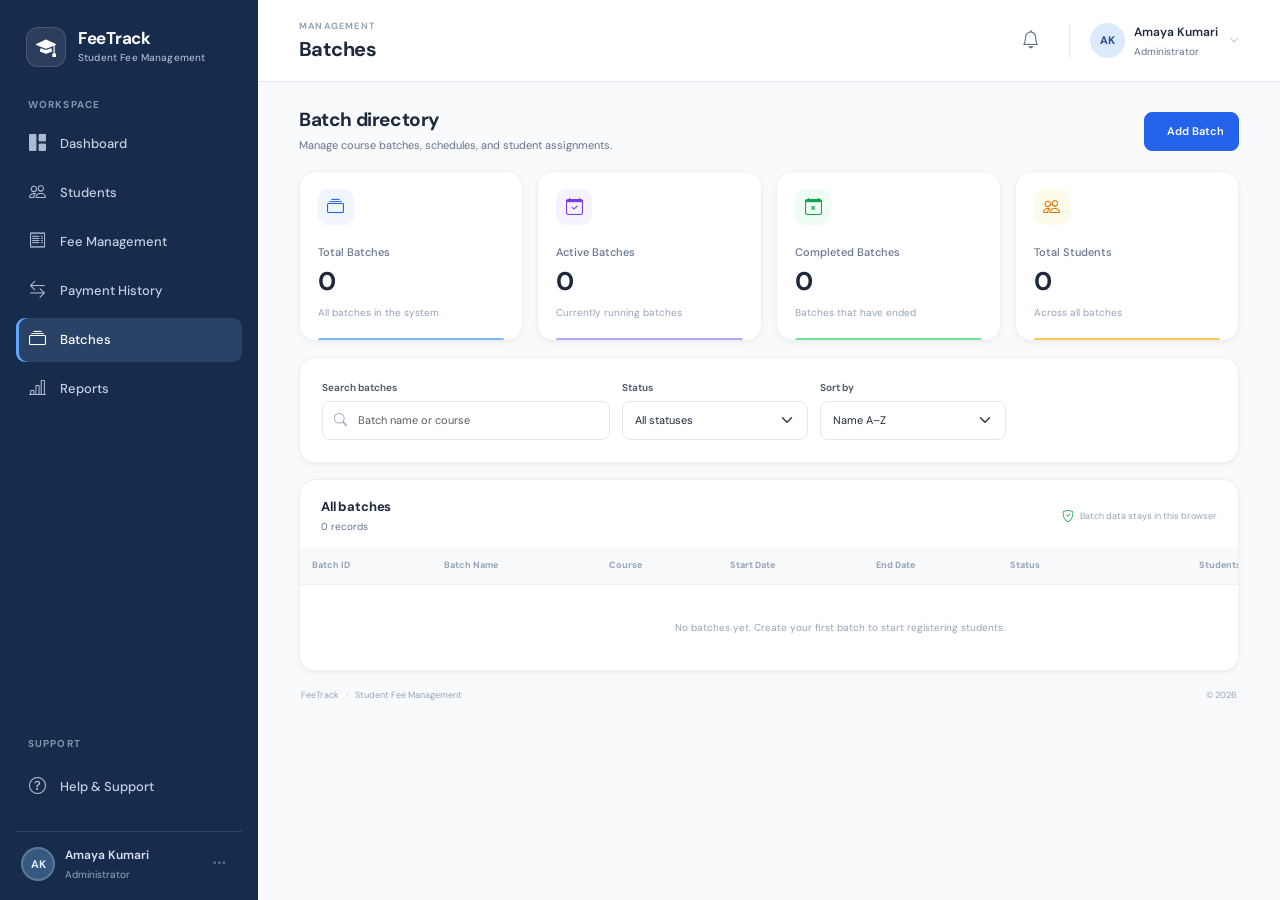
==== commit a397a9e8: "feat: complete Student Fee Tracker workflows" ====
--- a/pages/batches.html
+++ b/pages/batches.html
@@ -1,6 +1,8 @@
 <!DOCTYPE html>
 <html lang="en">
 <head>
+    <link rel="icon" type="image/svg+xml" href="../assets/favicon.svg">
+
     <meta charset="UTF-8">
     <meta name="viewport" content="width=device-width, initial-scale=1.0">
     <meta name="theme-color" content="#172b4d">
@@ -36,8 +38,7 @@
             </nav>
             <div class="sidebar-bottom">
                 <div class="nav-section-label">Support</div>
-                <a class="nav-link" href="#settings"><i class="bi bi-gear" aria-hidden="true"></i><span>Settings</span></a>
-                <a class="nav-link" href="#support"><i class="bi bi-question-circle" aria-hidden="true"></i><span>Help &amp; Support</span></a>
+                <a class="nav-link" href="../README.md"><i class="bi bi-question-circle" aria-hidden="true"></i><span>Help &amp; Support</span></a>
                 <div class="sidebar-profile">
                     <div class="avatar avatar-sidebar" aria-hidden="true">AK</div>
                     <div class="profile-copy"><span class="profile-name">Amaya Kumari</span><span class="profile-role">Administrator</span></div>
@@ -205,4 +206,4 @@
     <script src="../assets/js/storage.js"></script>
     <script src="../assets/js/batches.js"></script>
 </body>
-</html>+</html>
--- a/assets/css/components.css
+++ b/assets/css/components.css
@@ -345,6 +345,7 @@
     background: #fff;
     font-size: 10px;
     font-weight: 600;
+    text-decoration: none;
     transition: border-color .18s ease, background-color .18s ease, color .18s ease;
 }
 
@@ -463,6 +464,30 @@
     border-color: #bbf7d0;
     color: #166534;
     background: #f0fdf4;
+}
+
+.dashboard-setup {
+    display: flex;
+    align-items: center;
+    flex-wrap: wrap;
+    gap: 6px 14px;
+}
+
+.dashboard-setup[hidden] {
+    display: none;
+}
+
+.dashboard-setup strong {
+    color: #1e3a8a;
+}
+
+.dashboard-setup > span {
+    flex: 1 1 300px;
+}
+
+.dashboard-setup .text-link {
+    color: #1d4ed8;
+    text-decoration: underline;
 }
 
 .student-summary-grid {
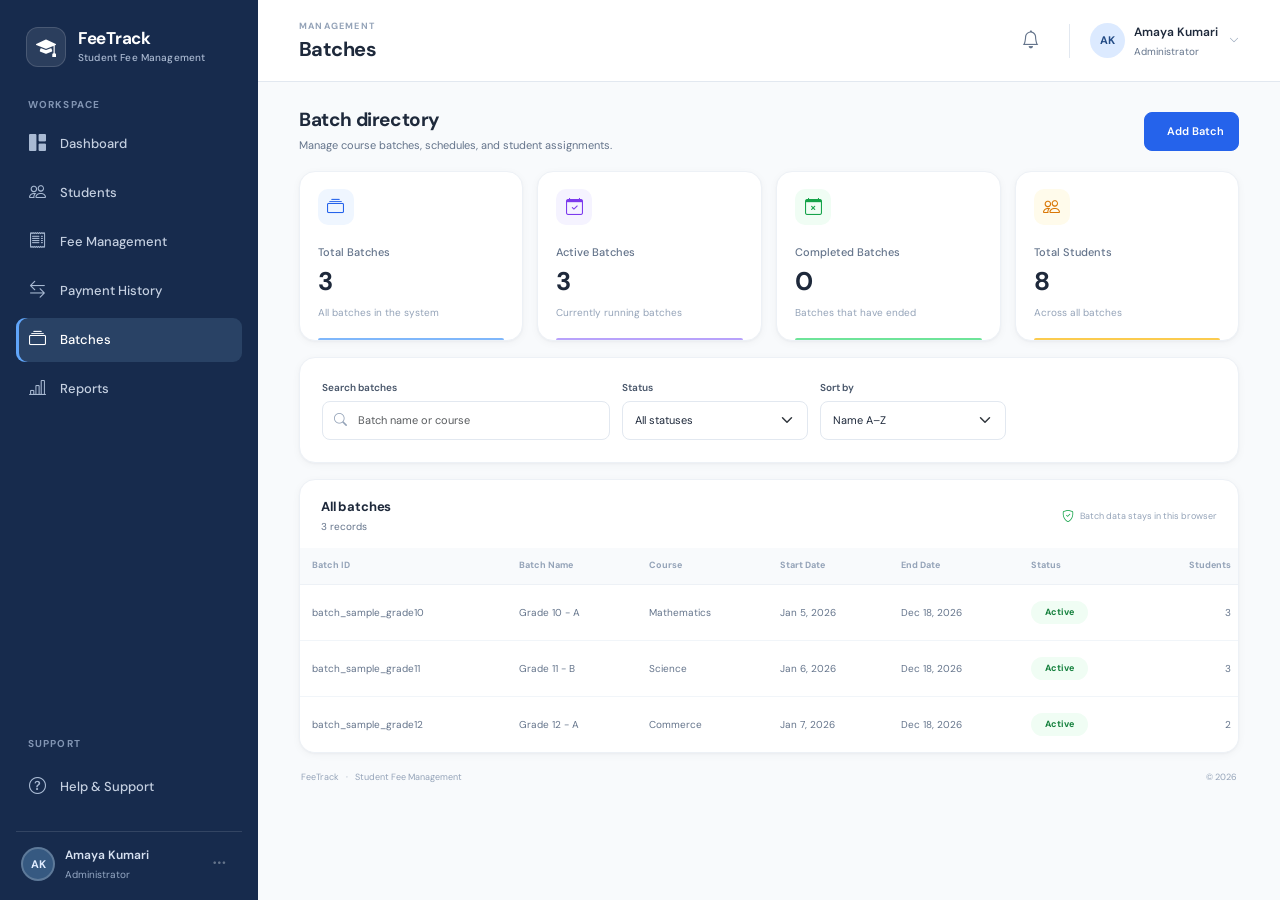
==== commit 552b40f0: "Add demo data across app sections" ====
--- a/pages/batches.html
+++ b/pages/batches.html
@@ -204,6 +204,7 @@
     </dialog>
 
     <script src="../assets/js/storage.js"></script>
+    <script src="../assets/js/sample-data.js" data-auto-seed></script>
     <script src="../assets/js/batches.js"></script>
 </body>
 </html>
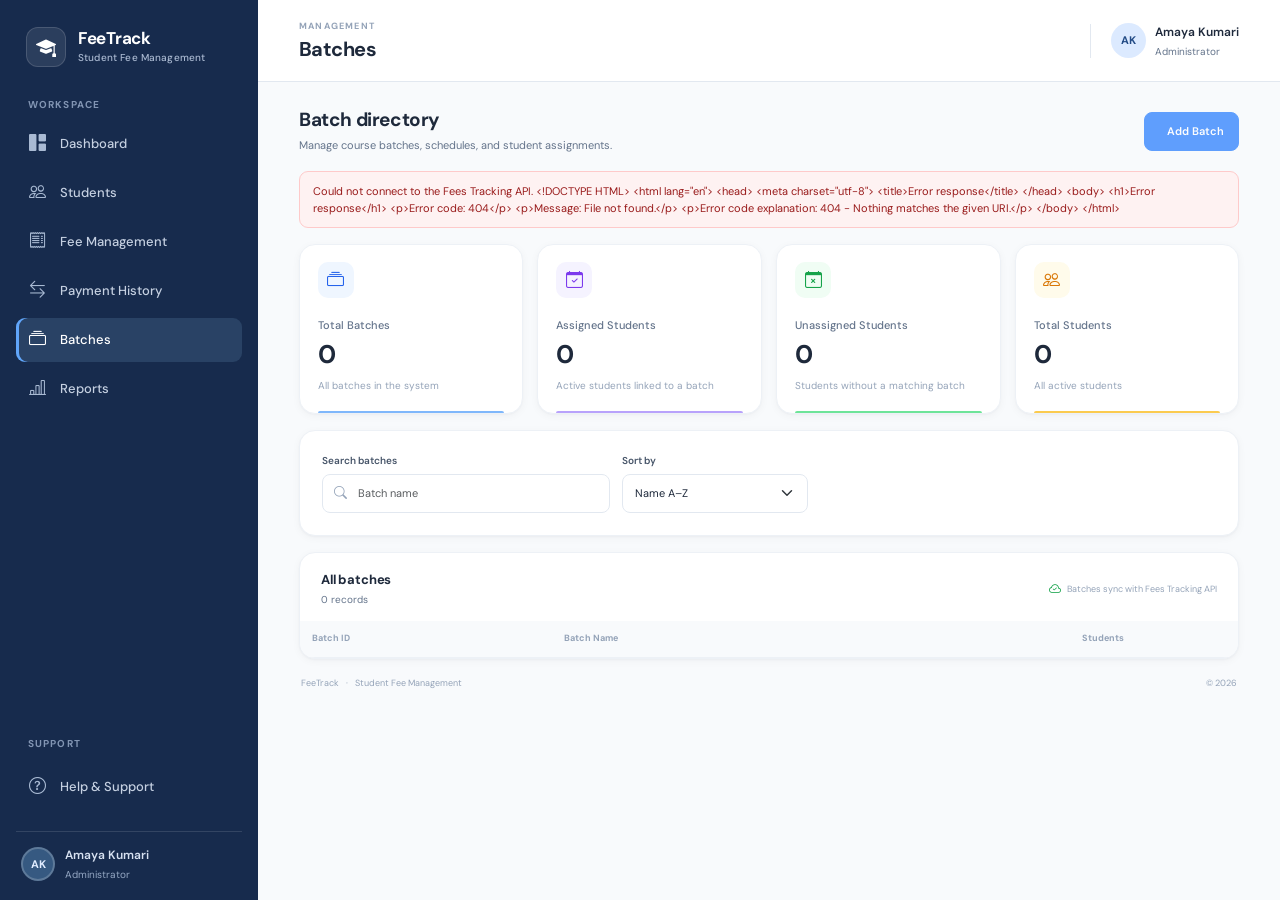
==== commit e93cec7a: "Integrate Fee Tracking API across app" ====
--- a/pages/batches.html
+++ b/pages/batches.html
@@ -42,7 +42,7 @@
                 <div class="sidebar-profile">
                     <div class="avatar avatar-sidebar" aria-hidden="true">AK</div>
                     <div class="profile-copy"><span class="profile-name">Amaya Kumari</span><span class="profile-role">Administrator</span></div>
-                    <button class="icon-button profile-menu-button" type="button" aria-label="Profile menu placeholder"><i class="bi bi-three-dots" aria-hidden="true"></i></button>
+
                 </div>
             </div>
         </aside>
@@ -57,12 +57,11 @@
                     <h1>Batches</h1>
                 </div>
                 <div class="topbar-actions">
-                    <button class="icon-button notification-button" type="button" aria-label="Notifications placeholder"><i class="bi bi-bell" aria-hidden="true"></i></button>
+
                     <div class="topbar-divider" aria-hidden="true"></div>
                     <div class="topbar-user">
                         <div class="avatar avatar-header" aria-hidden="true">AK</div>
                         <div class="topbar-user-copy"><span class="profile-name">Amaya Kumari</span><span class="profile-role">Administrator</span></div>
-                        <i class="bi bi-chevron-down user-chevron" aria-hidden="true"></i>
                     </div>
                 </div>
             </header>
@@ -73,7 +72,7 @@
                         <h2>Batch directory</h2>
                         <p>Manage course batches, schedules, and student assignments.</p>
                     </div>
-                    <button class="btn btn-primary student-primary-button" type="button" data-open-batch-form>
+                    <button class="btn btn-primary student-primary-button" type="button" data-open-batch-form disabled>
                         <i class="bi bi-collection-plus" aria-hidden="true"></i> Add Batch
                     </button>
                 </section>
@@ -88,18 +87,18 @@
                     </article>
                     <article class="summary-card">
                         <div class="summary-card-top"><span class="summary-icon icon-violet"><i class="bi bi-calendar-check" aria-hidden="true"></i></span></div>
-                        <p class="metric-label">Active Batches</p><div class="metric-value" data-summary-active>0</div>
-                        <p class="metric-caption">Currently running batches</p><div class="card-accent accent-violet" aria-hidden="true"></div>
+                        <p class="metric-label">Assigned Students</p><div class="metric-value" data-summary-active>0</div>
+                        <p class="metric-caption">Active students linked to a batch</p><div class="card-accent accent-violet" aria-hidden="true"></div>
                     </article>
                     <article class="summary-card">
                         <div class="summary-card-top"><span class="summary-icon icon-green"><i class="bi bi-calendar-x" aria-hidden="true"></i></span></div>
-                        <p class="metric-label">Completed Batches</p><div class="metric-value" data-summary-completed>0</div>
-                        <p class="metric-caption">Batches that have ended</p><div class="card-accent accent-green" aria-hidden="true"></div>
+                        <p class="metric-label">Unassigned Students</p><div class="metric-value" data-summary-completed>0</div>
+                        <p class="metric-caption">Students without a matching batch</p><div class="card-accent accent-green" aria-hidden="true"></div>
                     </article>
                     <article class="summary-card">
                         <div class="summary-card-top"><span class="summary-icon icon-amber"><i class="bi bi-people" aria-hidden="true"></i></span></div>
                         <p class="metric-label">Total Students</p><div class="metric-value" data-summary-students>0</div>
-                        <p class="metric-caption">Across all batches</p><div class="card-accent accent-amber" aria-hidden="true"></div>
+                        <p class="metric-caption">All active students</p><div class="card-accent accent-amber" aria-hidden="true"></div>
                     </article>
                 </section>
 
@@ -107,23 +106,13 @@
                     <div class="student-filter-grid">
                         <label class="student-field student-search-field">
                             <span>Search batches</span>
-                            <span class="student-input-wrap"><i class="bi bi-search" aria-hidden="true"></i><input class="form-control" type="search" placeholder="Batch name or course" data-batch-search></span>
-                        </label>
-                        <label class="student-field">
-                            <span>Status</span>
-                            <select class="form-select" data-batch-status-filter>
-                                <option value="">All statuses</option>
-                                <option value="active">Active</option>
-                                <option value="completed">Completed</option>
-                            </select>
+                            <span class="student-input-wrap"><i class="bi bi-search" aria-hidden="true"></i><input class="form-control" type="search" placeholder="Batch name" data-batch-search></span>
                         </label>
                         <label class="student-field">
                             <span>Sort by</span>
                             <select class="form-select" data-batch-sort>
                                 <option value="name-asc">Name A–Z</option>
                                 <option value="name-desc">Name Z–A</option>
-                                <option value="start-desc">Newest start date</option>
-                                <option value="start-asc">Oldest start date</option>
                                 <option value="students-desc">Most students</option>
                             </select>
                         </label>
@@ -136,7 +125,7 @@
                             <h3 id="batch-table-title">All batches</h3>
                             <p><span data-result-count>0</span> records</p>
                         </div>
-                        <span class="student-table-caption"><i class="bi bi-shield-check" aria-hidden="true"></i> Batch data stays in this browser</span>
+                        <span class="student-table-caption"><i class="bi bi-cloud-check" aria-hidden="true"></i> Batches sync with Fees Tracking API</span>
                     </div>
                     <div class="table-responsive student-table-scroll">
                         <table class="table table-hover align-middle student-table">
@@ -144,10 +133,6 @@
                                 <tr>
                                     <th scope="col">Batch ID</th>
                                     <th scope="col">Batch Name</th>
-                                    <th scope="col">Course</th>
-                                    <th scope="col">Start Date</th>
-                                    <th scope="col">End Date</th>
-                                    <th scope="col">Status</th>
                                     <th scope="col" class="text-end">Students</th>
                                     <th scope="col" class="text-end">Actions</th>
                                 </tr>
@@ -167,7 +152,7 @@
                 <div>
                     <span class="eyebrow">BATCH PROFILE</span>
                     <h2 id="batch-form-title" data-form-title>Add Batch</h2>
-                    <p>Enter the batch name, course, and schedule details.</p>
+                    <p>Enter a batch name. The connected API stores batch names only.</p>
                 </div>
                 <button class="icon-button" type="button" aria-label="Close form" data-close-batch-form><i class="bi bi-x-lg" aria-hidden="true"></i></button>
             </div>
@@ -176,24 +161,6 @@
                 <label class="student-field student-field-wide">
                     <span>Batch Name <b aria-hidden="true">*</b></span>
                     <input class="form-control" name="batchName" type="text" maxlength="120" autocomplete="off" required>
-                </label>
-                <label class="student-field student-field-wide">
-                    <span>Course Name <b aria-hidden="true">*</b></span>
-                    <input class="form-control" name="courseName" type="text" maxlength="120" autocomplete="off" required>
-                </label>
-                <label class="student-field student-field-wide">
-                    <span>Description</span>
-                    <textarea class="form-control" name="description" rows="3" maxlength="2000" autocomplete="off"></textarea>
-                    <small>Optional description of the batch</small>
-                </label>
-                <label class="student-field">
-                    <span>Start Date <b aria-hidden="true">*</b></span>
-                    <input class="form-control" name="startDate" type="date" required>
-                </label>
-                <label class="student-field">
-                    <span>End Date <b aria-hidden="true">*</b></span>
-                    <input class="form-control" name="endDate" type="date" required>
-                    <small>Must be on or after start date</small>
                 </label>
             </div>
             <div class="student-dialog-footer">
@@ -204,7 +171,6 @@
     </dialog>
 
     <script src="../assets/js/storage.js"></script>
-    <script src="../assets/js/sample-data.js" data-auto-seed></script>
     <script src="../assets/js/batches.js"></script>
 </body>
 </html>
